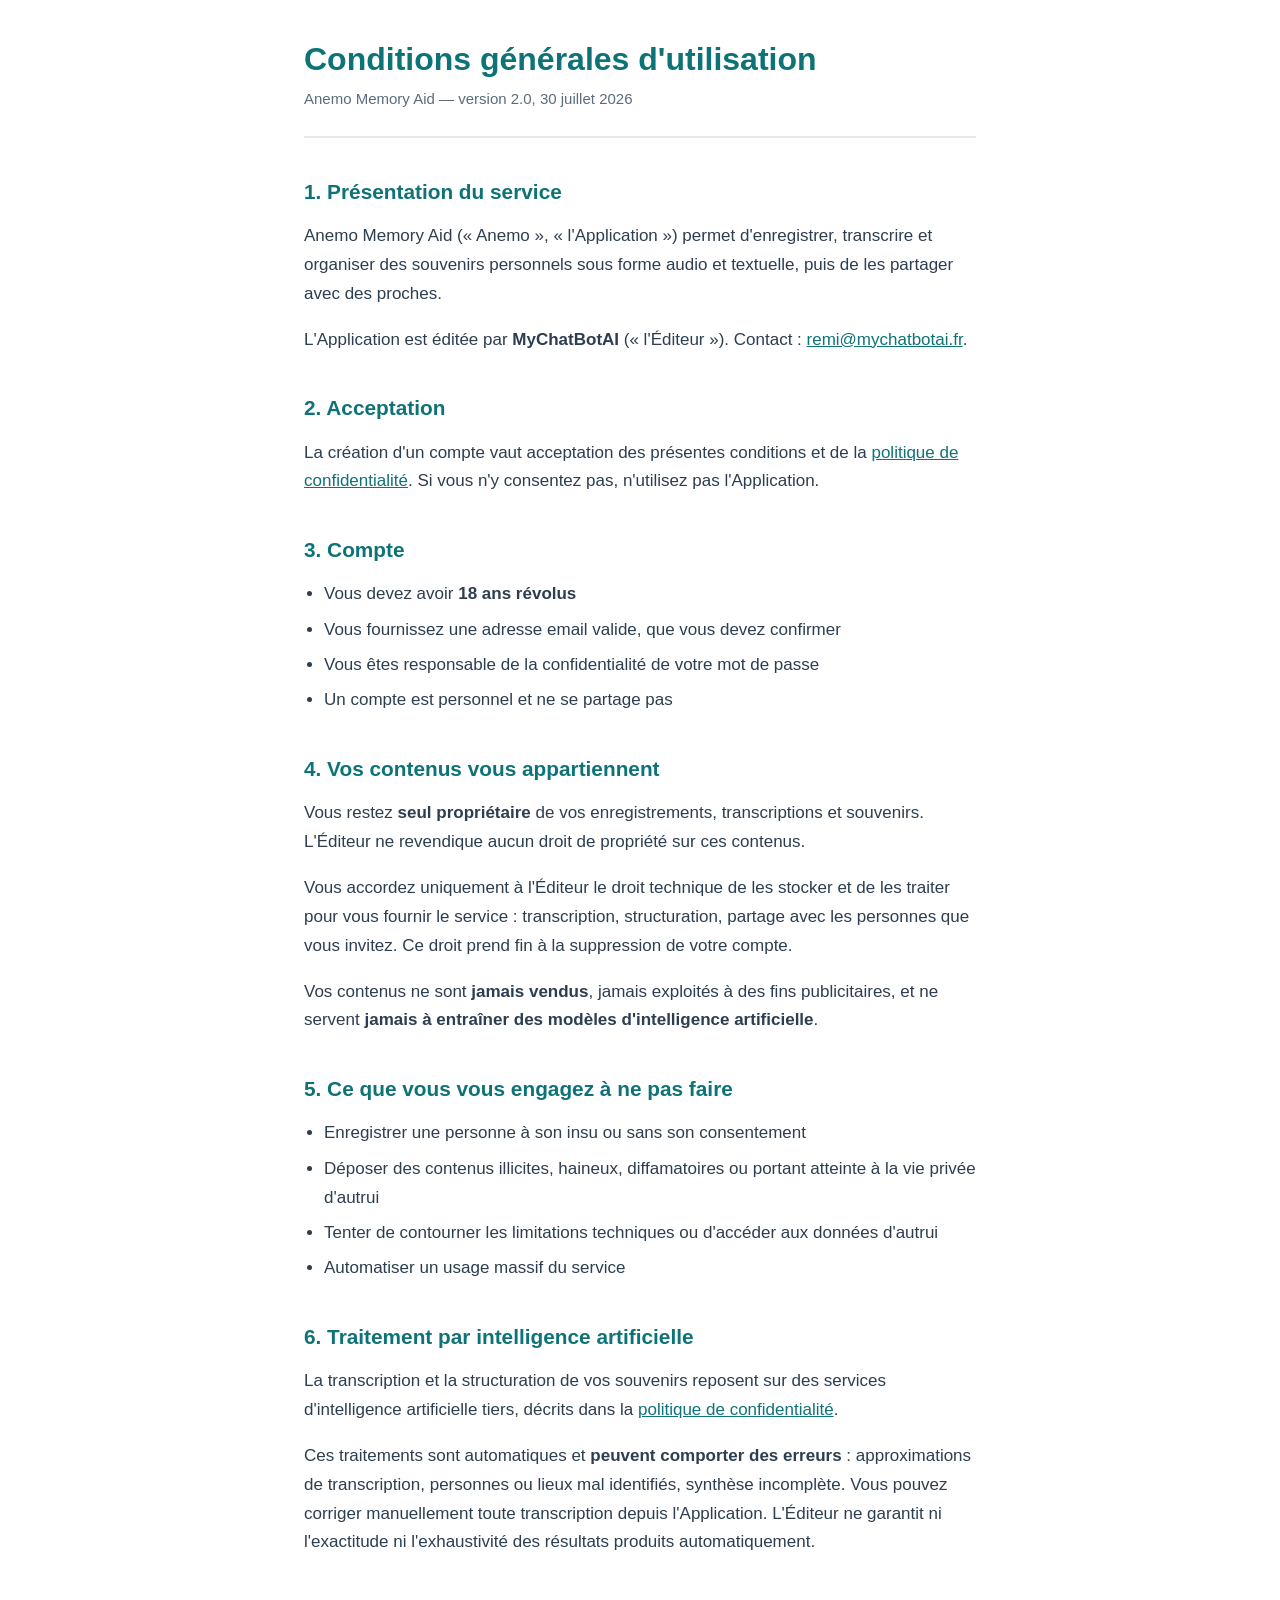
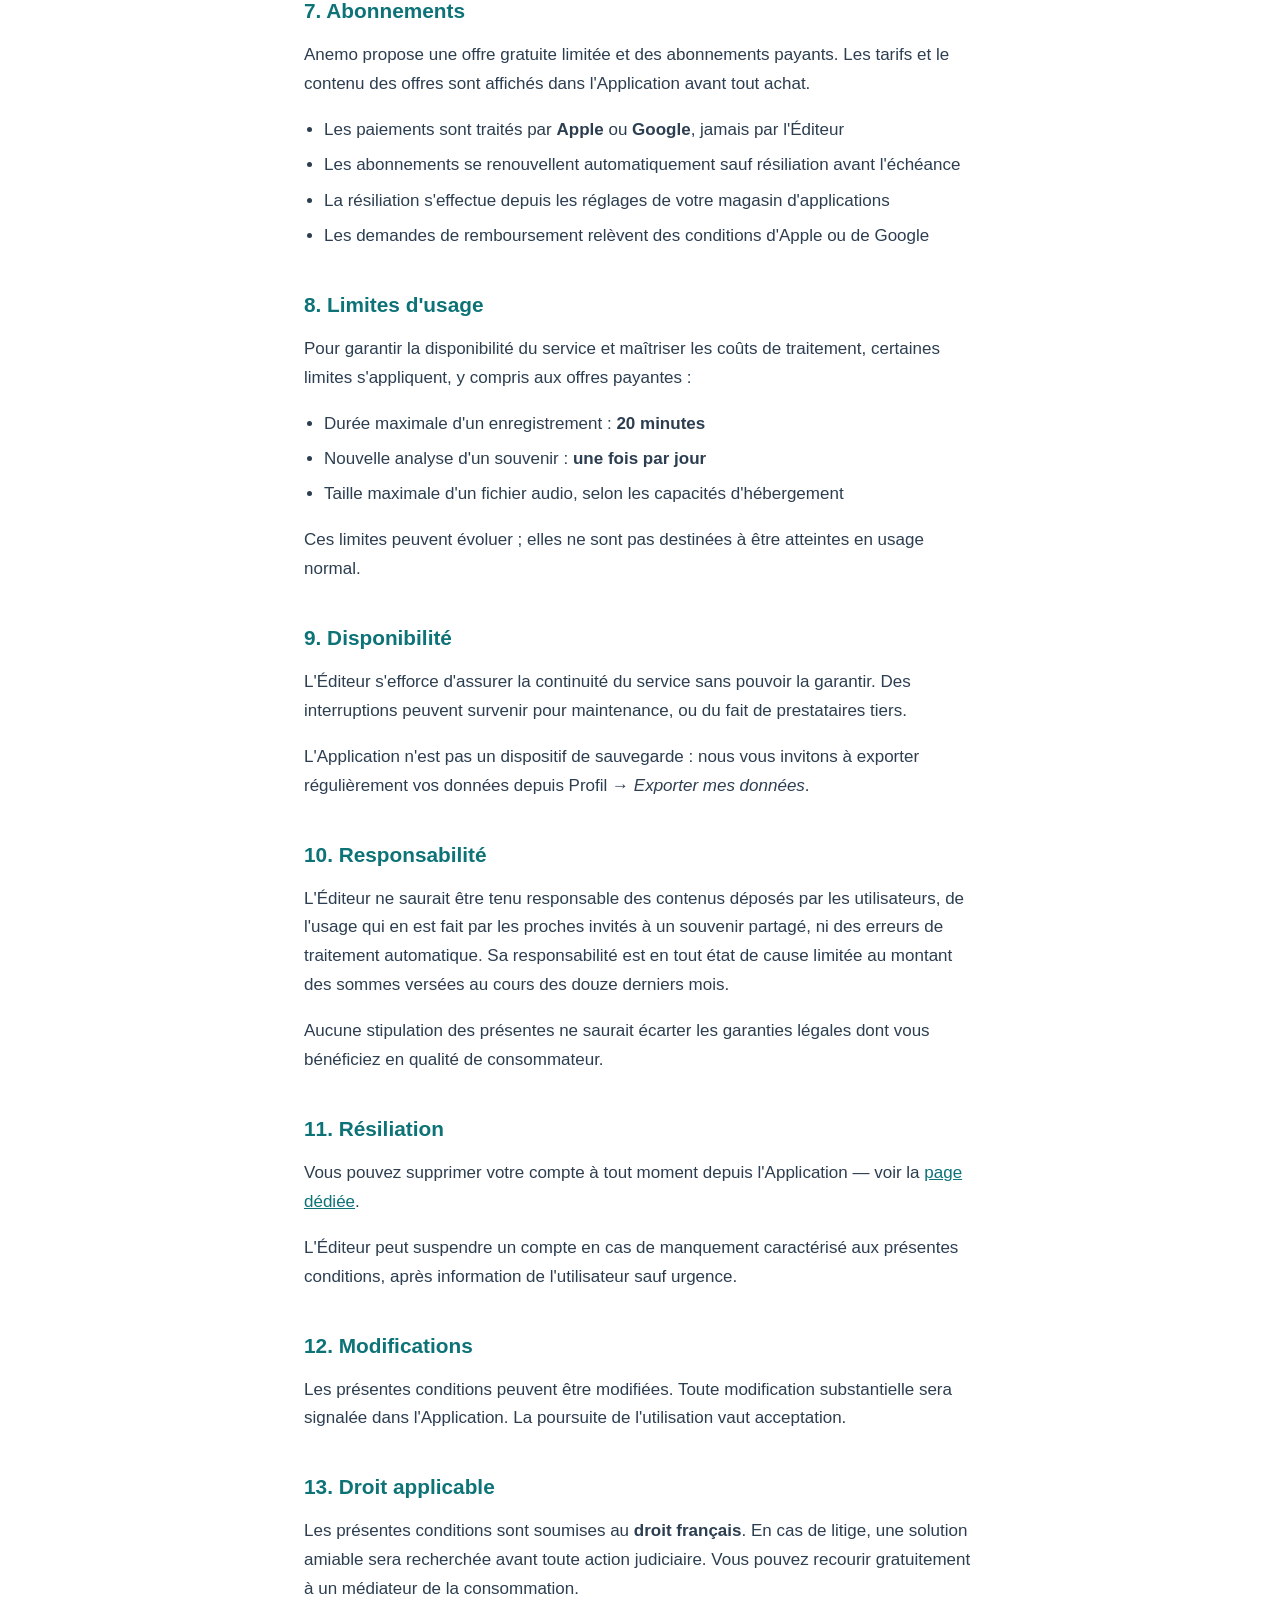
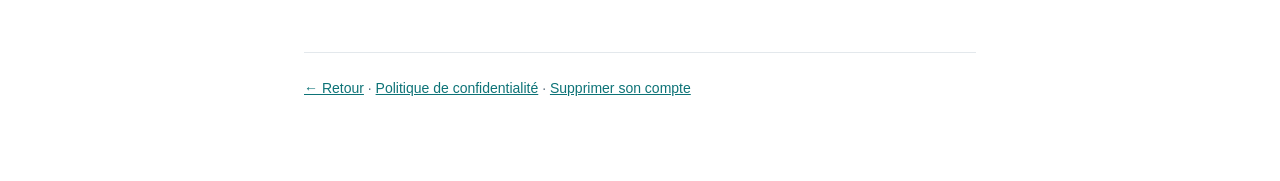
==== conditions.html @ b93c27e0 "Pages légales Anemo : confidentialité, suppression de compte, CGU Google Play et l'App Store exigent" ====
<!doctype html>
<html lang="fr">
<head>
<meta charset="utf-8">
<meta name="viewport" content="width=device-width, initial-scale=1">
<title>Conditions générales d'utilisation — Anemo Memory Aid</title>
<link rel="stylesheet" href="style.css">
</head>
<body>
<div class="page">

<header>
  <h1>Conditions générales d'utilisation</h1>
  <p class="meta">Anemo Memory Aid — version 2.0, 30 juillet 2026</p>
</header>

<h2>1. Présentation du service</h2>
<p>Anemo Memory Aid (« Anemo », « l'Application ») permet d'enregistrer, transcrire et
organiser des souvenirs personnels sous forme audio et textuelle, puis de les partager avec
des proches.</p>
<p>L'Application est éditée par <strong>MyChatBotAI</strong> (« l'Éditeur »). Contact :
<a href="mailto:remi@mychatbotai.fr">remi@mychatbotai.fr</a>.</p>

<h2>2. Acceptation</h2>
<p>La création d'un compte vaut acceptation des présentes conditions et de la
<a href="confidentialite.html">politique de confidentialité</a>. Si vous n'y consentez pas,
n'utilisez pas l'Application.</p>

<h2>3. Compte</h2>
<ul>
  <li>Vous devez avoir <strong>18 ans révolus</strong></li>
  <li>Vous fournissez une adresse email valide, que vous devez confirmer</li>
  <li>Vous êtes responsable de la confidentialité de votre mot de passe</li>
  <li>Un compte est personnel et ne se partage pas</li>
</ul>

<h2>4. Vos contenus vous appartiennent</h2>
<p>Vous restez <strong>seul propriétaire</strong> de vos enregistrements, transcriptions et
souvenirs. L'Éditeur ne revendique aucun droit de propriété sur ces contenus.</p>
<p>Vous accordez uniquement à l'Éditeur le droit technique de les stocker et de les traiter
pour vous fournir le service : transcription, structuration, partage avec les personnes que
vous invitez. Ce droit prend fin à la suppression de votre compte.</p>
<p>Vos contenus ne sont <strong>jamais vendus</strong>, jamais exploités à des fins
publicitaires, et ne servent <strong>jamais à entraîner des modèles d'intelligence
artificielle</strong>.</p>

<h2>5. Ce que vous vous engagez à ne pas faire</h2>
<ul>
  <li>Enregistrer une personne à son insu ou sans son consentement</li>
  <li>Déposer des contenus illicites, haineux, diffamatoires ou portant atteinte à la vie
      privée d'autrui</li>
  <li>Tenter de contourner les limitations techniques ou d'accéder aux données d'autrui</li>
  <li>Automatiser un usage massif du service</li>
</ul>

<h2>6. Traitement par intelligence artificielle</h2>
<p>La transcription et la structuration de vos souvenirs reposent sur des services
d'intelligence artificielle tiers, décrits dans la
<a href="confidentialite.html">politique de confidentialité</a>.</p>
<p>Ces traitements sont automatiques et <strong>peuvent comporter des erreurs</strong> :
approximations de transcription, personnes ou lieux mal identifiés, synthèse incomplète. Vous
pouvez corriger manuellement toute transcription depuis l'Application. L'Éditeur ne garantit
ni l'exactitude ni l'exhaustivité des résultats produits automatiquement.</p>

<h2>7. Abonnements</h2>
<p>Anemo propose une offre gratuite limitée et des abonnements payants. Les tarifs et le
contenu des offres sont affichés dans l'Application avant tout achat.</p>
<ul>
  <li>Les paiements sont traités par <strong>Apple</strong> ou <strong>Google</strong>, jamais
      par l'Éditeur</li>
  <li>Les abonnements se renouvellent automatiquement sauf résiliation avant l'échéance</li>
  <li>La résiliation s'effectue depuis les réglages de votre magasin d'applications</li>
  <li>Les demandes de remboursement relèvent des conditions d'Apple ou de Google</li>
</ul>

<h2>8. Limites d'usage</h2>
<p>Pour garantir la disponibilité du service et maîtriser les coûts de traitement, certaines
limites s'appliquent, y compris aux offres payantes :</p>
<ul>
  <li>Durée maximale d'un enregistrement : <strong>20 minutes</strong></li>
  <li>Nouvelle analyse d'un souvenir : <strong>une fois par jour</strong></li>
  <li>Taille maximale d'un fichier audio, selon les capacités d'hébergement</li>
</ul>
<p>Ces limites peuvent évoluer ; elles ne sont pas destinées à être atteintes en usage normal.</p>

<h2>9. Disponibilité</h2>
<p>L'Éditeur s'efforce d'assurer la continuité du service sans pouvoir la garantir. Des
interruptions peuvent survenir pour maintenance, ou du fait de prestataires tiers.</p>
<p>L'Application n'est pas un dispositif de sauvegarde : nous vous invitons à exporter
régulièrement vos données depuis Profil → <em>Exporter mes données</em>.</p>

<h2>10. Responsabilité</h2>
<p>L'Éditeur ne saurait être tenu responsable des contenus déposés par les utilisateurs, de
l'usage qui en est fait par les proches invités à un souvenir partagé, ni des erreurs de
traitement automatique. Sa responsabilité est en tout état de cause limitée au montant des
sommes versées au cours des douze derniers mois.</p>
<p>Aucune stipulation des présentes ne saurait écarter les garanties légales dont vous
bénéficiez en qualité de consommateur.</p>

<h2>11. Résiliation</h2>
<p>Vous pouvez supprimer votre compte à tout moment depuis l'Application — voir la
<a href="suppression-compte.html">page dédiée</a>.</p>
<p>L'Éditeur peut suspendre un compte en cas de manquement caractérisé aux présentes
conditions, après information de l'utilisateur sauf urgence.</p>

<h2>12. Modifications</h2>
<p>Les présentes conditions peuvent être modifiées. Toute modification substantielle sera
signalée dans l'Application. La poursuite de l'utilisation vaut acceptation.</p>

<h2>13. Droit applicable</h2>
<p>Les présentes conditions sont soumises au <strong>droit français</strong>. En cas de litige,
une solution amiable sera recherchée avant toute action judiciaire. Vous pouvez recourir
gratuitement à un médiateur de la consommation.</p>

<footer>
  <a href="index.html">← Retour</a> ·
  <a href="confidentialite.html">Politique de confidentialité</a> ·
  <a href="suppression-compte.html">Supprimer son compte</a>
</footer>

</div>
</body>
</html>
---- style.css ----
:root {
  --turquoise: #0D7377;
  --texte: #2C3E50;
  --gris: #5A6C7D;
  --fond: #FFFFFF;
  --bordure: #E3E8EC;
}

@media (prefers-color-scheme: dark) {
  :root {
    --turquoise: #4DB6AC;
    --texte: #E8EDF2;
    --gris: #A8B5C0;
    --fond: #16191C;
    --bordure: #2A3038;
  }
}

* { box-sizing: border-box; }

body {
  margin: 0;
  padding: 0 1.25rem 5rem;
  background: var(--fond);
  color: var(--texte);
  font-family: -apple-system, BlinkMacSystemFont, "Segoe UI", Roboto, sans-serif;
  /* Cible seniors : corps de texte volontairement large */
  font-size: 1.0625rem;
  line-height: 1.7;
}

.page { max-width: 42rem; margin: 0 auto; }

header {
  padding: 2.5rem 0 1.5rem;
  border-bottom: 2px solid var(--bordure);
  margin-bottom: 2rem;
}

h1 {
  color: var(--turquoise);
  font-size: 2rem;
  margin: 0 0 .5rem;
  line-height: 1.2;
}

h2 {
  color: var(--turquoise);
  font-size: 1.3rem;
  margin: 2.5rem 0 .75rem;
  line-height: 1.3;
}

h3 {
  font-size: 1.0625rem;
  margin: 1.5rem 0 .5rem;
  color: var(--texte);
}

.meta { color: var(--gris); font-size: .9375rem; margin: 0; }

a { color: var(--turquoise); }

ul { padding-left: 1.25rem; }
li { margin-bottom: .4rem; }

table {
  width: 100%;
  border-collapse: collapse;
  margin: 1rem 0;
  font-size: .9375rem;
}
th, td {
  text-align: left;
  padding: .6rem .5rem;
  border-bottom: 1px solid var(--bordure);
  vertical-align: top;
}
th { color: var(--turquoise); }

.encadre {
  border-left: 4px solid var(--turquoise);
  background: color-mix(in srgb, var(--turquoise) 8%, transparent);
  padding: 1rem 1.25rem;
  margin: 1.5rem 0;
  border-radius: 0 8px 8px 0;
}

.retour {
  display: inline-block;
  margin-top: 3rem;
  padding-top: 1.5rem;
  border-top: 1px solid var(--bordure);
  width: 100%;
}

footer {
  margin-top: 3rem;
  padding-top: 1.5rem;
  border-top: 1px solid var(--bordure);
  color: var(--gris);
  font-size: .875rem;
}

.cartes { display: grid; gap: 1rem; margin-top: 2rem; }

.carte {
  display: block;
  padding: 1.25rem;
  border: 1px solid var(--bordure);
  border-radius: 12px;
  text-decoration: none;
  color: var(--texte);
}
.carte:hover { border-color: var(--turquoise); }
.carte strong { display: block; color: var(--turquoise); margin-bottom: .25rem; }
.carte span { color: var(--gris); font-size: .9375rem; }
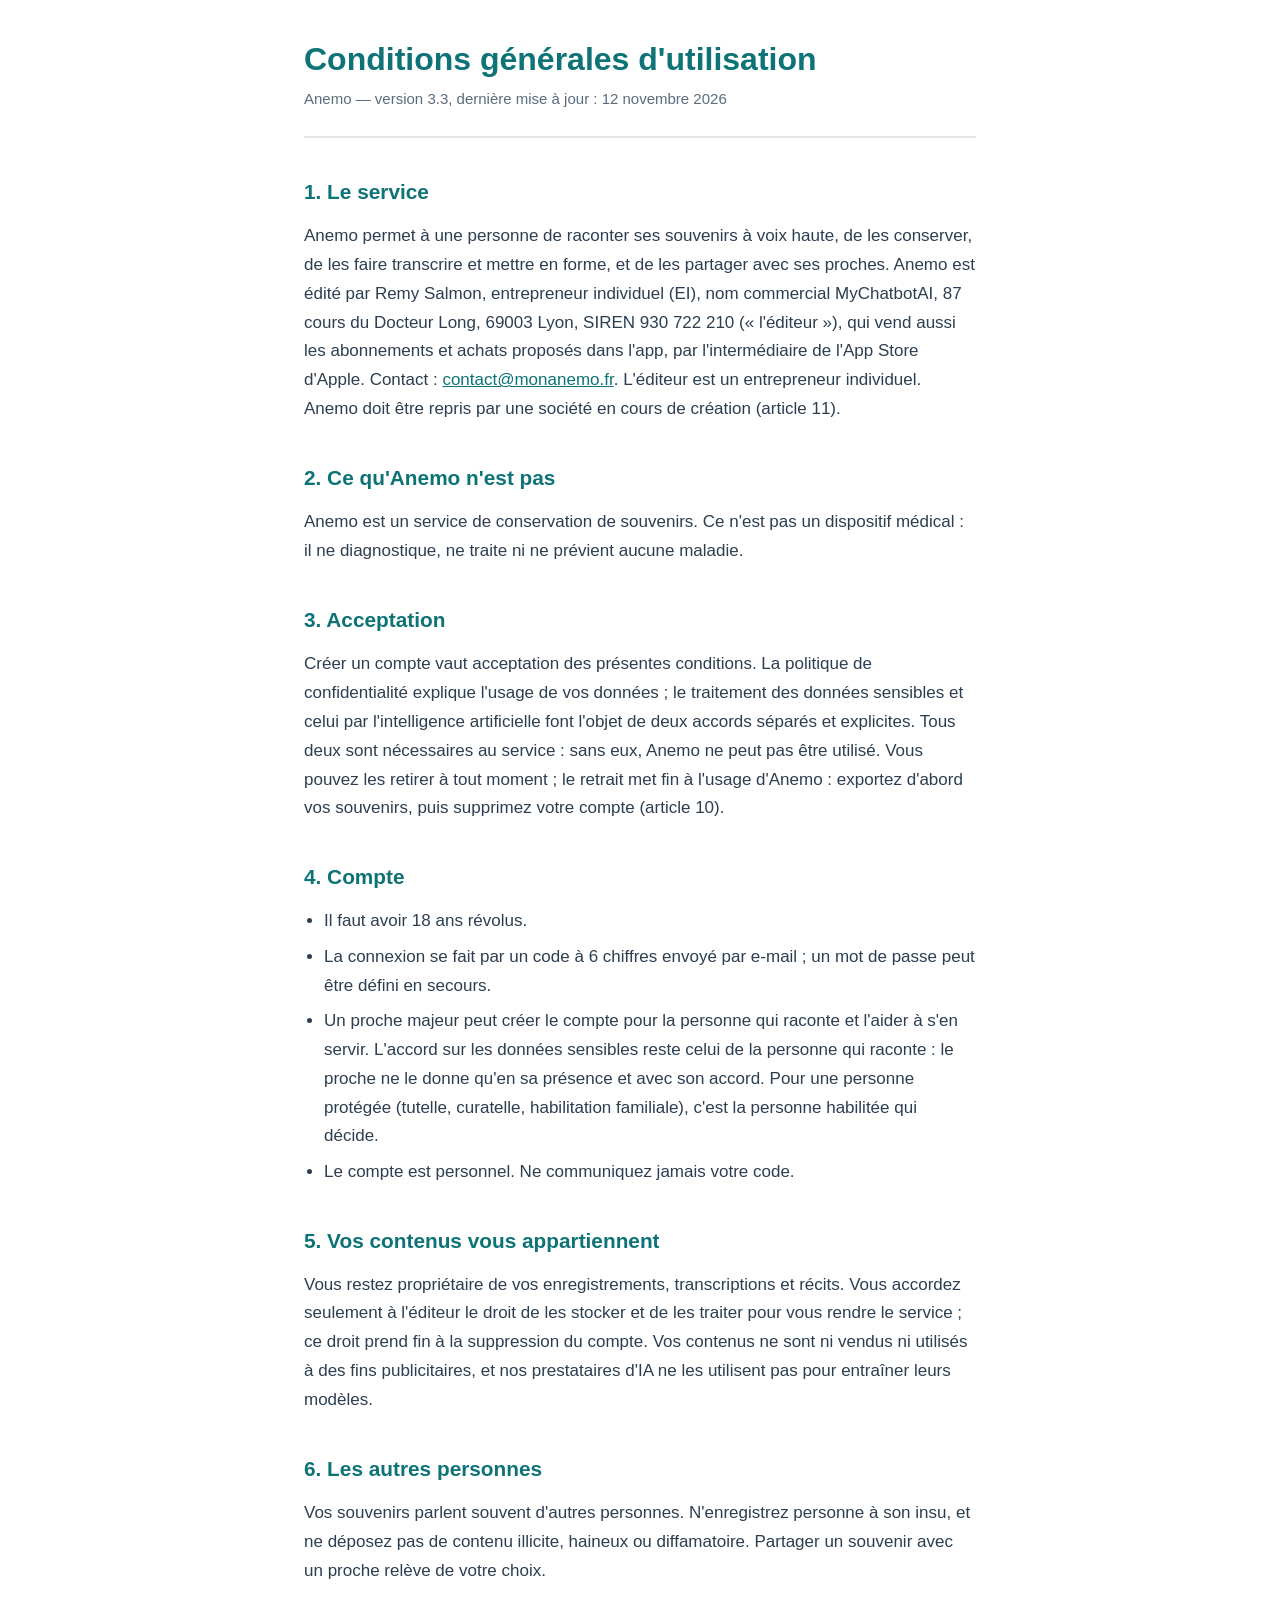
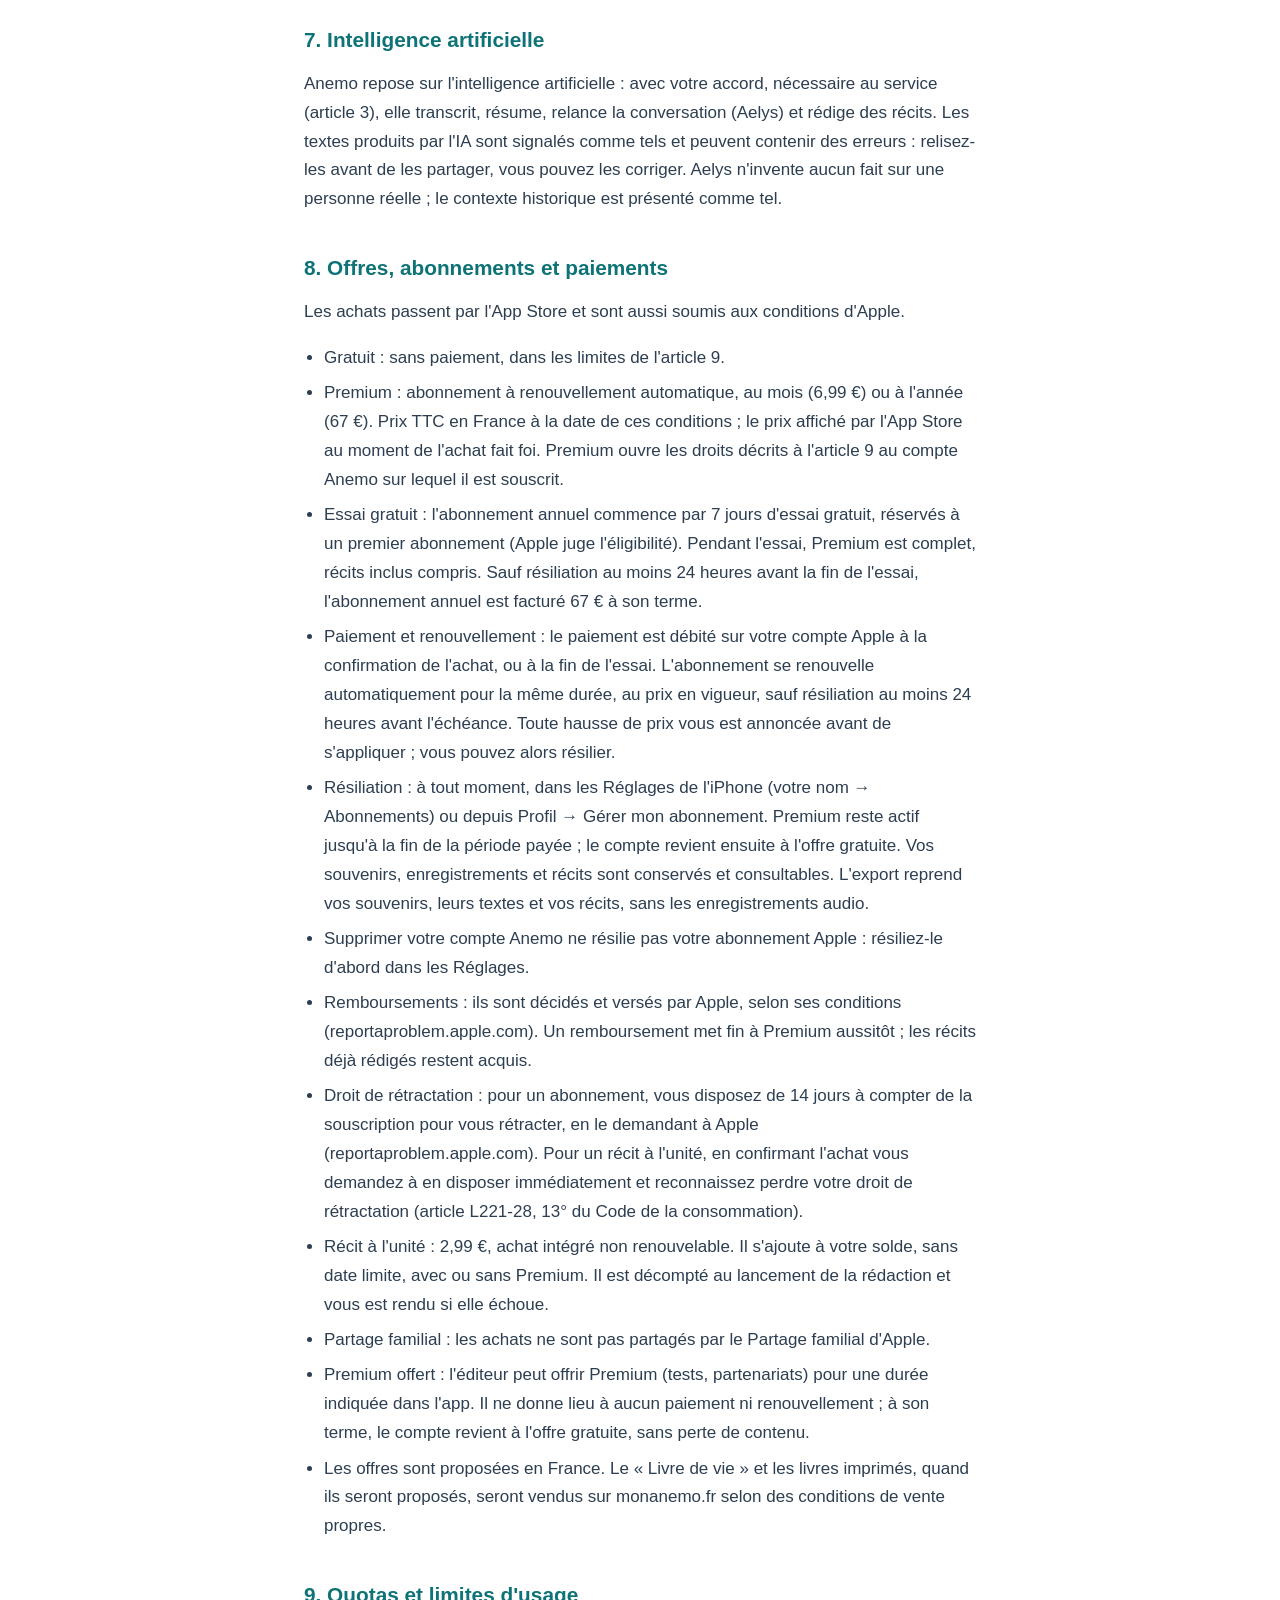
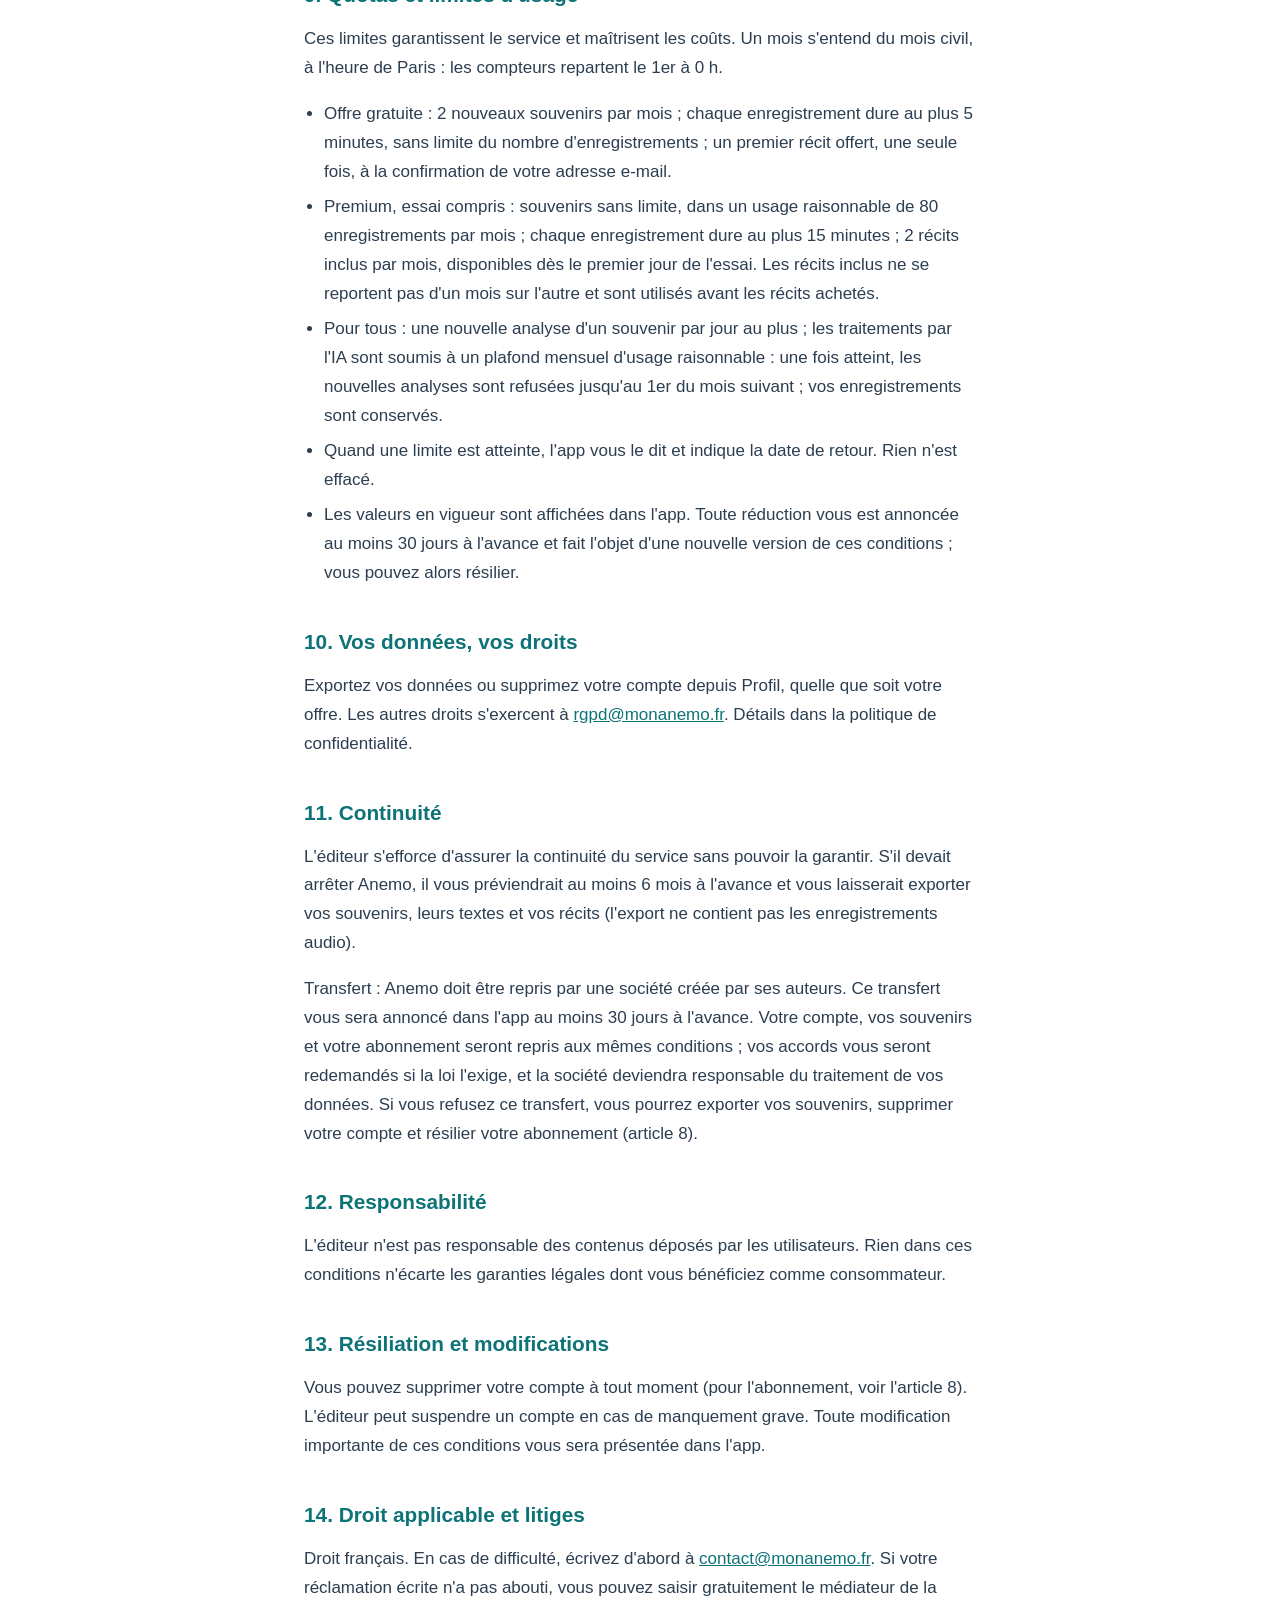
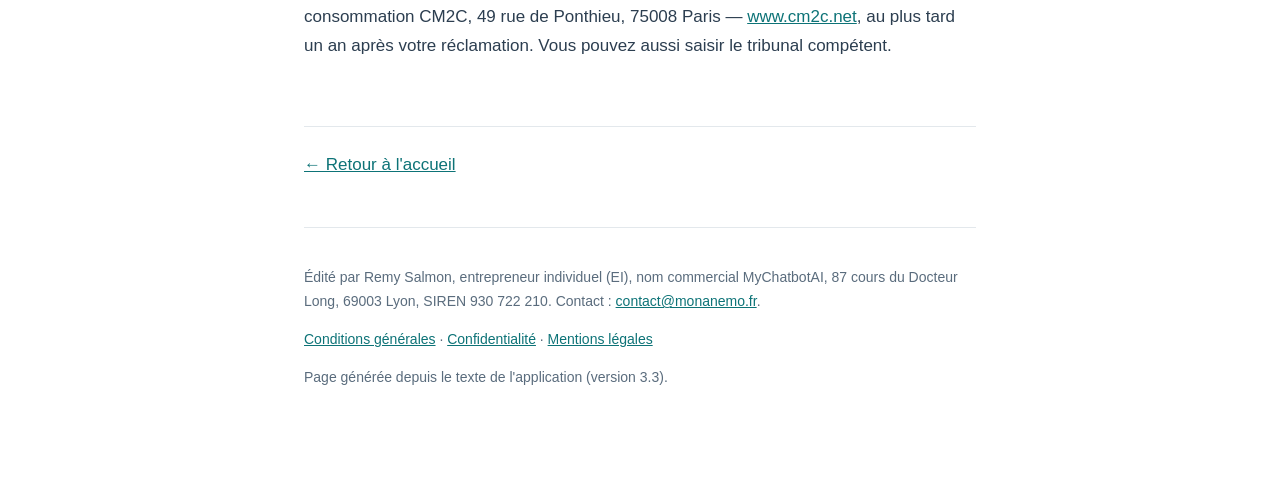
==== commit 4a635ed7: "CGU 3.3, politique 1.4, mentions légales ; suppression de compte à jour (A22, T-028) - conditions.ht" ====
--- a/conditions.html
+++ b/conditions.html
@@ -3,119 +3,92 @@
 <head>
 <meta charset="utf-8">
 <meta name="viewport" content="width=device-width, initial-scale=1">
-<title>Conditions générales d'utilisation — Anemo Memory Aid</title>
+<title>Conditions générales d&#39;utilisation — Anemo</title>
 <link rel="stylesheet" href="style.css">
 </head>
 <body>
 <div class="page">
 
 <header>
-  <h1>Conditions générales d'utilisation</h1>
-  <p class="meta">Anemo Memory Aid — version 2.0, 30 juillet 2026</p>
+  <h1>Conditions générales d&#39;utilisation</h1>
+  <p class="meta">Anemo — version 3.3, dernière mise à jour : 12 novembre 2026</p>
 </header>
 
-<h2>1. Présentation du service</h2>
-<p>Anemo Memory Aid (« Anemo », « l'Application ») permet d'enregistrer, transcrire et
-organiser des souvenirs personnels sous forme audio et textuelle, puis de les partager avec
-des proches.</p>
-<p>L'Application est éditée par <strong>MyChatBotAI</strong> (« l'Éditeur »). Contact :
-<a href="mailto:remi@mychatbotai.fr">remi@mychatbotai.fr</a>.</p>
+<h2>1. Le service</h2>
+<p>Anemo permet à une personne de raconter ses souvenirs à voix haute, de les conserver, de les faire transcrire et mettre en forme, et de les partager avec ses proches. Anemo est édité par Remy Salmon, entrepreneur individuel (EI), nom commercial MyChatbotAI, 87 cours du Docteur Long, 69003 Lyon, SIREN 930 722 210 (« l&#39;éditeur »), qui vend aussi les abonnements et achats proposés dans l&#39;app, par l&#39;intermédiaire de l&#39;App Store d&#39;Apple. Contact : <a href="mailto:contact@monanemo.fr">contact@monanemo.fr</a>. L&#39;éditeur est un entrepreneur individuel. Anemo doit être repris par une société en cours de création (article 11).</p>
 
-<h2>2. Acceptation</h2>
-<p>La création d'un compte vaut acceptation des présentes conditions et de la
-<a href="confidentialite.html">politique de confidentialité</a>. Si vous n'y consentez pas,
-n'utilisez pas l'Application.</p>
+<h2>2. Ce qu&#39;Anemo n&#39;est pas</h2>
+<p>Anemo est un service de conservation de souvenirs. Ce n&#39;est pas un dispositif médical : il ne diagnostique, ne traite ni ne prévient aucune maladie.</p>
 
-<h2>3. Compte</h2>
+<h2>3. Acceptation</h2>
+<p>Créer un compte vaut acceptation des présentes conditions. La politique de confidentialité explique l&#39;usage de vos données ; le traitement des données sensibles et celui par l&#39;intelligence artificielle font l&#39;objet de deux accords séparés et explicites. Tous deux sont nécessaires au service : sans eux, Anemo ne peut pas être utilisé. Vous pouvez les retirer à tout moment ; le retrait met fin à l&#39;usage d&#39;Anemo : exportez d&#39;abord vos souvenirs, puis supprimez votre compte (article 10).</p>
+
+<h2>4. Compte</h2>
 <ul>
-  <li>Vous devez avoir <strong>18 ans révolus</strong></li>
-  <li>Vous fournissez une adresse email valide, que vous devez confirmer</li>
-  <li>Vous êtes responsable de la confidentialité de votre mot de passe</li>
-  <li>Un compte est personnel et ne se partage pas</li>
+  <li>Il faut avoir 18 ans révolus.</li>
+  <li>La connexion se fait par un code à 6 chiffres envoyé par e-mail ; un mot de passe peut être défini en secours.</li>
+  <li>Un proche majeur peut créer le compte pour la personne qui raconte et l&#39;aider à s&#39;en servir. L&#39;accord sur les données sensibles reste celui de la personne qui raconte : le proche ne le donne qu&#39;en sa présence et avec son accord. Pour une personne protégée (tutelle, curatelle, habilitation familiale), c&#39;est la personne habilitée qui décide.</li>
+  <li>Le compte est personnel. Ne communiquez jamais votre code.</li>
 </ul>
 
-<h2>4. Vos contenus vous appartiennent</h2>
-<p>Vous restez <strong>seul propriétaire</strong> de vos enregistrements, transcriptions et
-souvenirs. L'Éditeur ne revendique aucun droit de propriété sur ces contenus.</p>
-<p>Vous accordez uniquement à l'Éditeur le droit technique de les stocker et de les traiter
-pour vous fournir le service : transcription, structuration, partage avec les personnes que
-vous invitez. Ce droit prend fin à la suppression de votre compte.</p>
-<p>Vos contenus ne sont <strong>jamais vendus</strong>, jamais exploités à des fins
-publicitaires, et ne servent <strong>jamais à entraîner des modèles d'intelligence
-artificielle</strong>.</p>
+<h2>5. Vos contenus vous appartiennent</h2>
+<p>Vous restez propriétaire de vos enregistrements, transcriptions et récits. Vous accordez seulement à l&#39;éditeur le droit de les stocker et de les traiter pour vous rendre le service ; ce droit prend fin à la suppression du compte. Vos contenus ne sont ni vendus ni utilisés à des fins publicitaires, et nos prestataires d&#39;IA ne les utilisent pas pour entraîner leurs modèles.</p>
 
-<h2>5. Ce que vous vous engagez à ne pas faire</h2>
+<h2>6. Les autres personnes</h2>
+<p>Vos souvenirs parlent souvent d&#39;autres personnes. N&#39;enregistrez personne à son insu, et ne déposez pas de contenu illicite, haineux ou diffamatoire. Partager un souvenir avec un proche relève de votre choix.</p>
+
+<h2>7. Intelligence artificielle</h2>
+<p>Anemo repose sur l&#39;intelligence artificielle : avec votre accord, nécessaire au service (article 3), elle transcrit, résume, relance la conversation (Aelys) et rédige des récits. Les textes produits par l&#39;IA sont signalés comme tels et peuvent contenir des erreurs : relisez-les avant de les partager, vous pouvez les corriger. Aelys n&#39;invente aucun fait sur une personne réelle ; le contexte historique est présenté comme tel.</p>
+
+<h2>8. Offres, abonnements et paiements</h2>
+<p>Les achats passent par l&#39;App Store et sont aussi soumis aux conditions d&#39;Apple.</p>
 <ul>
-  <li>Enregistrer une personne à son insu ou sans son consentement</li>
-  <li>Déposer des contenus illicites, haineux, diffamatoires ou portant atteinte à la vie
-      privée d'autrui</li>
-  <li>Tenter de contourner les limitations techniques ou d'accéder aux données d'autrui</li>
-  <li>Automatiser un usage massif du service</li>
+  <li>Gratuit : sans paiement, dans les limites de l&#39;article 9.</li>
+  <li>Premium : abonnement à renouvellement automatique, au mois (6,99 €) ou à l&#39;année (67 €). Prix TTC en France à la date de ces conditions ; le prix affiché par l&#39;App Store au moment de l&#39;achat fait foi. Premium ouvre les droits décrits à l&#39;article 9 au compte Anemo sur lequel il est souscrit.</li>
+  <li>Essai gratuit : l&#39;abonnement annuel commence par 7 jours d&#39;essai gratuit, réservés à un premier abonnement (Apple juge l&#39;éligibilité). Pendant l&#39;essai, Premium est complet, récits inclus compris. Sauf résiliation au moins 24 heures avant la fin de l&#39;essai, l&#39;abonnement annuel est facturé 67 € à son terme.</li>
+  <li>Paiement et renouvellement : le paiement est débité sur votre compte Apple à la confirmation de l&#39;achat, ou à la fin de l&#39;essai. L&#39;abonnement se renouvelle automatiquement pour la même durée, au prix en vigueur, sauf résiliation au moins 24 heures avant l&#39;échéance. Toute hausse de prix vous est annoncée avant de s&#39;appliquer ; vous pouvez alors résilier.</li>
+  <li>Résiliation : à tout moment, dans les Réglages de l&#39;iPhone (votre nom → Abonnements) ou depuis Profil → Gérer mon abonnement. Premium reste actif jusqu&#39;à la fin de la période payée ; le compte revient ensuite à l&#39;offre gratuite. Vos souvenirs, enregistrements et récits sont conservés et consultables. L&#39;export reprend vos souvenirs, leurs textes et vos récits, sans les enregistrements audio.</li>
+  <li>Supprimer votre compte Anemo ne résilie pas votre abonnement Apple : résiliez-le d&#39;abord dans les Réglages.</li>
+  <li>Remboursements : ils sont décidés et versés par Apple, selon ses conditions (reportaproblem.apple.com). Un remboursement met fin à Premium aussitôt ; les récits déjà rédigés restent acquis.</li>
+  <li>Droit de rétractation : pour un abonnement, vous disposez de 14 jours à compter de la souscription pour vous rétracter, en le demandant à Apple (reportaproblem.apple.com). Pour un récit à l&#39;unité, en confirmant l&#39;achat vous demandez à en disposer immédiatement et reconnaissez perdre votre droit de rétractation (article L221-28, 13° du Code de la consommation).</li>
+  <li>Récit à l&#39;unité : 2,99 €, achat intégré non renouvelable. Il s&#39;ajoute à votre solde, sans date limite, avec ou sans Premium. Il est décompté au lancement de la rédaction et vous est rendu si elle échoue.</li>
+  <li>Partage familial : les achats ne sont pas partagés par le Partage familial d&#39;Apple.</li>
+  <li>Premium offert : l&#39;éditeur peut offrir Premium (tests, partenariats) pour une durée indiquée dans l&#39;app. Il ne donne lieu à aucun paiement ni renouvellement ; à son terme, le compte revient à l&#39;offre gratuite, sans perte de contenu.</li>
+  <li>Les offres sont proposées en France. Le « Livre de vie » et les livres imprimés, quand ils seront proposés, seront vendus sur monanemo.fr selon des conditions de vente propres.</li>
 </ul>
 
-<h2>6. Traitement par intelligence artificielle</h2>
-<p>La transcription et la structuration de vos souvenirs reposent sur des services
-d'intelligence artificielle tiers, décrits dans la
-<a href="confidentialite.html">politique de confidentialité</a>.</p>
-<p>Ces traitements sont automatiques et <strong>peuvent comporter des erreurs</strong> :
-approximations de transcription, personnes ou lieux mal identifiés, synthèse incomplète. Vous
-pouvez corriger manuellement toute transcription depuis l'Application. L'Éditeur ne garantit
-ni l'exactitude ni l'exhaustivité des résultats produits automatiquement.</p>
-
-<h2>7. Abonnements</h2>
-<p>Anemo propose une offre gratuite limitée et des abonnements payants. Les tarifs et le
-contenu des offres sont affichés dans l'Application avant tout achat.</p>
+<h2>9. Quotas et limites d&#39;usage</h2>
+<p>Ces limites garantissent le service et maîtrisent les coûts. Un mois s&#39;entend du mois civil, à l&#39;heure de Paris : les compteurs repartent le 1er à 0 h.</p>
 <ul>
-  <li>Les paiements sont traités par <strong>Apple</strong> ou <strong>Google</strong>, jamais
-      par l'Éditeur</li>
-  <li>Les abonnements se renouvellent automatiquement sauf résiliation avant l'échéance</li>
-  <li>La résiliation s'effectue depuis les réglages de votre magasin d'applications</li>
-  <li>Les demandes de remboursement relèvent des conditions d'Apple ou de Google</li>
+  <li>Offre gratuite : 2 nouveaux souvenirs par mois ; chaque enregistrement dure au plus 5 minutes, sans limite du nombre d&#39;enregistrements ; un premier récit offert, une seule fois, à la confirmation de votre adresse e-mail.</li>
+  <li>Premium, essai compris : souvenirs sans limite, dans un usage raisonnable de 80 enregistrements par mois ; chaque enregistrement dure au plus 15 minutes ; 2 récits inclus par mois, disponibles dès le premier jour de l&#39;essai. Les récits inclus ne se reportent pas d&#39;un mois sur l&#39;autre et sont utilisés avant les récits achetés.</li>
+  <li>Pour tous : une nouvelle analyse d&#39;un souvenir par jour au plus ; les traitements par l&#39;IA sont soumis à un plafond mensuel d&#39;usage raisonnable : une fois atteint, les nouvelles analyses sont refusées jusqu&#39;au 1er du mois suivant ; vos enregistrements sont conservés.</li>
+  <li>Quand une limite est atteinte, l&#39;app vous le dit et indique la date de retour. Rien n&#39;est effacé.</li>
+  <li>Les valeurs en vigueur sont affichées dans l&#39;app. Toute réduction vous est annoncée au moins 30 jours à l&#39;avance et fait l&#39;objet d&#39;une nouvelle version de ces conditions ; vous pouvez alors résilier.</li>
 </ul>
 
-<h2>8. Limites d'usage</h2>
-<p>Pour garantir la disponibilité du service et maîtriser les coûts de traitement, certaines
-limites s'appliquent, y compris aux offres payantes :</p>
-<ul>
-  <li>Durée maximale d'un enregistrement : <strong>20 minutes</strong></li>
-  <li>Nouvelle analyse d'un souvenir : <strong>une fois par jour</strong></li>
-  <li>Taille maximale d'un fichier audio, selon les capacités d'hébergement</li>
-</ul>
-<p>Ces limites peuvent évoluer ; elles ne sont pas destinées à être atteintes en usage normal.</p>
+<h2>10. Vos données, vos droits</h2>
+<p>Exportez vos données ou supprimez votre compte depuis Profil, quelle que soit votre offre. Les autres droits s&#39;exercent à <a href="mailto:rgpd@monanemo.fr">rgpd@monanemo.fr</a>. Détails dans la politique de confidentialité.</p>
 
-<h2>9. Disponibilité</h2>
-<p>L'Éditeur s'efforce d'assurer la continuité du service sans pouvoir la garantir. Des
-interruptions peuvent survenir pour maintenance, ou du fait de prestataires tiers.</p>
-<p>L'Application n'est pas un dispositif de sauvegarde : nous vous invitons à exporter
-régulièrement vos données depuis Profil → <em>Exporter mes données</em>.</p>
+<h2>11. Continuité</h2>
+<p>L&#39;éditeur s&#39;efforce d&#39;assurer la continuité du service sans pouvoir la garantir. S&#39;il devait arrêter Anemo, il vous préviendrait au moins 6 mois à l&#39;avance et vous laisserait exporter vos souvenirs, leurs textes et vos récits (l&#39;export ne contient pas les enregistrements audio).</p>
+<p>Transfert : Anemo doit être repris par une société créée par ses auteurs. Ce transfert vous sera annoncé dans l&#39;app au moins 30 jours à l&#39;avance. Votre compte, vos souvenirs et votre abonnement seront repris aux mêmes conditions ; vos accords vous seront redemandés si la loi l&#39;exige, et la société deviendra responsable du traitement de vos données. Si vous refusez ce transfert, vous pourrez exporter vos souvenirs, supprimer votre compte et résilier votre abonnement (article 8).</p>
 
-<h2>10. Responsabilité</h2>
-<p>L'Éditeur ne saurait être tenu responsable des contenus déposés par les utilisateurs, de
-l'usage qui en est fait par les proches invités à un souvenir partagé, ni des erreurs de
-traitement automatique. Sa responsabilité est en tout état de cause limitée au montant des
-sommes versées au cours des douze derniers mois.</p>
-<p>Aucune stipulation des présentes ne saurait écarter les garanties légales dont vous
-bénéficiez en qualité de consommateur.</p>
+<h2>12. Responsabilité</h2>
+<p>L&#39;éditeur n&#39;est pas responsable des contenus déposés par les utilisateurs. Rien dans ces conditions n&#39;écarte les garanties légales dont vous bénéficiez comme consommateur.</p>
 
-<h2>11. Résiliation</h2>
-<p>Vous pouvez supprimer votre compte à tout moment depuis l'Application — voir la
-<a href="suppression-compte.html">page dédiée</a>.</p>
-<p>L'Éditeur peut suspendre un compte en cas de manquement caractérisé aux présentes
-conditions, après information de l'utilisateur sauf urgence.</p>
+<h2>13. Résiliation et modifications</h2>
+<p>Vous pouvez supprimer votre compte à tout moment (pour l&#39;abonnement, voir l&#39;article 8). L&#39;éditeur peut suspendre un compte en cas de manquement grave. Toute modification importante de ces conditions vous sera présentée dans l&#39;app.</p>
 
-<h2>12. Modifications</h2>
-<p>Les présentes conditions peuvent être modifiées. Toute modification substantielle sera
-signalée dans l'Application. La poursuite de l'utilisation vaut acceptation.</p>
+<h2>14. Droit applicable et litiges</h2>
+<p>Droit français. En cas de difficulté, écrivez d&#39;abord à <a href="mailto:contact@monanemo.fr">contact@monanemo.fr</a>. Si votre réclamation écrite n&#39;a pas abouti, vous pouvez saisir gratuitement le médiateur de la consommation CM2C, 49 rue de Ponthieu, 75008 Paris — <a href="https://www.cm2c.net">www.cm2c.net</a>, au plus tard un an après votre réclamation. Vous pouvez aussi saisir le tribunal compétent.</p>
 
-<h2>13. Droit applicable</h2>
-<p>Les présentes conditions sont soumises au <strong>droit français</strong>. En cas de litige,
-une solution amiable sera recherchée avant toute action judiciaire. Vous pouvez recourir
-gratuitement à un médiateur de la consommation.</p>
+<a class="retour" href="index.html">← Retour à l'accueil</a>
 
 <footer>
-  <a href="index.html">← Retour</a> ·
-  <a href="confidentialite.html">Politique de confidentialité</a> ·
-  <a href="suppression-compte.html">Supprimer son compte</a>
+  <p>Édité par Remy Salmon, entrepreneur individuel (EI), nom commercial MyChatbotAI, 87 cours du Docteur Long, 69003 Lyon, SIREN 930 722 210. Contact : <a href="mailto:contact@monanemo.fr">contact@monanemo.fr</a>.</p>
+  <p><a href="conditions.html">Conditions générales</a> · <a href="confidentialite.html">Confidentialité</a> · <a href="mentions-legales.html">Mentions légales</a></p>
+  <p>Page générée depuis le texte de l'application (version 3.3).</p>
 </footer>
 
 </div>
